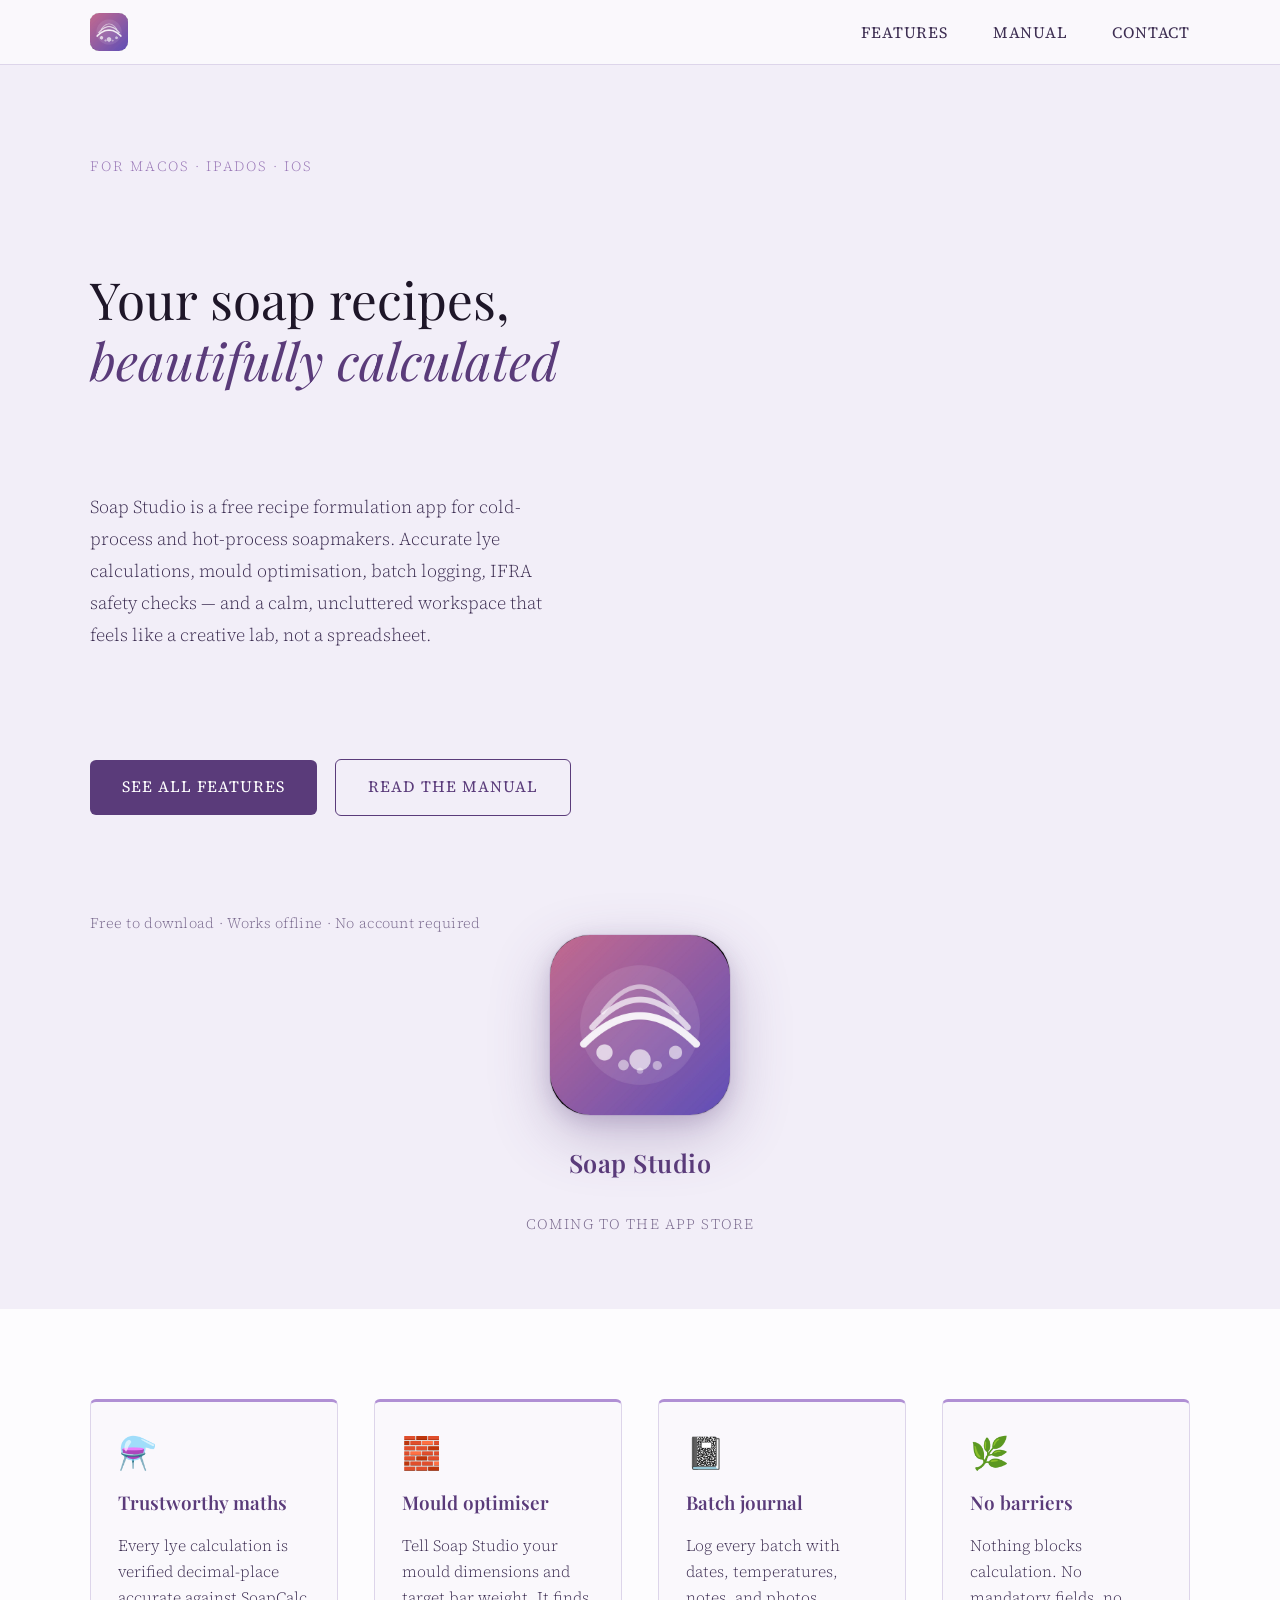
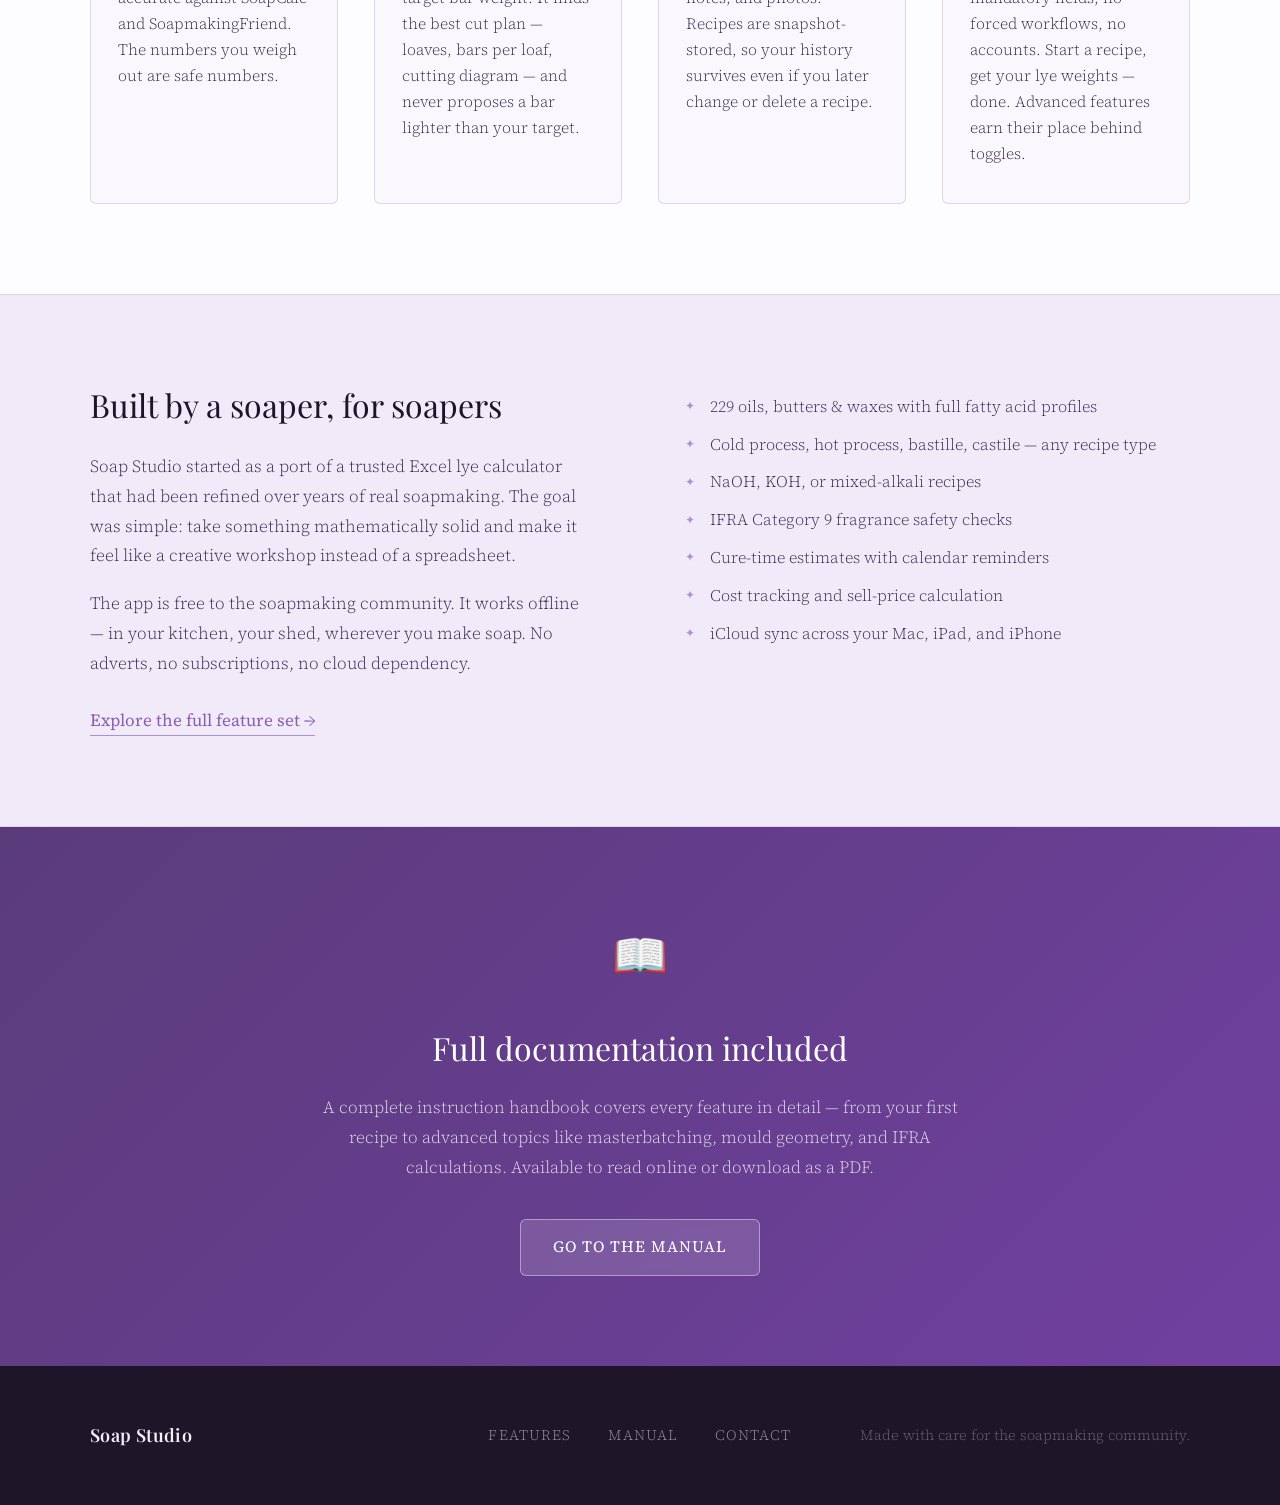
==== index.html @ 98020ee3 "Initial site" ====
<!DOCTYPE html>
<html lang="en">
<head>
  <meta charset="UTF-8">
  <meta name="viewport" content="width=device-width, initial-scale=1.0">
  <title>Soap Studio — Recipe App for Soapmakers</title>
  <link rel="stylesheet" href="css/style.css">
  <link rel="preconnect" href="https://fonts.googleapis.com">
  <link href="https://fonts.googleapis.com/css2?family=Playfair+Display:ital,wght@0,400;0,600;1,400&family=Source+Serif+4:ital,opsz,wght@0,8..60,300;0,8..60,400;1,8..60,300&display=swap" rel="stylesheet">
</head>
<body>

  <header class="site-header">
    <nav class="nav-inner">
      <a href="index.html" class="nav-logo">
        <img src="images/logo.png" alt="Soap Studio" class="logo-img" onerror="this.style.display='none'; this.nextElementSibling.style.display='inline'">
        <span class="logo-text-fallback">Soap Studio</span>
      </a>
      <ul class="nav-links">
        <li><a href="features.html">Features</a></li>
        <li><a href="manual.html">Manual</a></li>
        <li><a href="contact.html">Contact</a></li>
      </ul>
    </nav>
  </header>

  <main>

    <section class="hero">
      <div class="hero-texture"></div>
      <div class="hero-content">
        <p class="hero-eyebrow">For macOS · iPadOS · iOS</p>
        <h1 class="hero-title">Your soap recipes,<br><em>beautifully calculated</em></h1>
        <p class="hero-body">Soap Studio is a free recipe formulation app for cold-process and hot-process soapmakers. Accurate lye calculations, mould optimisation, batch logging, IFRA safety checks — and a calm, uncluttered workspace that feels like a creative lab, not a spreadsheet.</p>
        <div class="hero-cta">
          <a href="features.html" class="btn-primary">See all features</a>
          <a href="manual.html" class="btn-secondary">Read the manual</a>
        </div>
        <p class="hero-note">Free to download · Works offline · No account required</p>
      </div>
      <div class="hero-visual">
        <div class="app-mockup">
          <img src="images/logo.png" alt="Soap Studio app icon" class="hero-icon">
          <p class="hero-icon-label">Soap Studio</p>
          <p class="hero-icon-sub">Coming to the App Store</p>
        </div>
      </div>
    </section>

    <section class="pillars">
      <div class="pillars-inner">
        <div class="pillar">
          <div class="pillar-icon">⚗️</div>
          <h3>Trustworthy maths</h3>
          <p>Every lye calculation is verified decimal-place accurate against SoapCalc and SoapmakingFriend. The numbers you weigh out are safe numbers.</p>
        </div>
        <div class="pillar">
          <div class="pillar-icon">🧱</div>
          <h3>Mould optimiser</h3>
          <p>Tell Soap Studio your mould dimensions and target bar weight. It finds the best cut plan — loaves, bars per loaf, cutting diagram — and never proposes a bar lighter than your target.</p>
        </div>
        <div class="pillar">
          <div class="pillar-icon">📓</div>
          <h3>Batch journal</h3>
          <p>Log every batch with dates, temperatures, notes, and photos. Recipes are snapshot-stored, so your history survives even if you later change or delete a recipe.</p>
        </div>
        <div class="pillar">
          <div class="pillar-icon">🌿</div>
          <h3>No barriers</h3>
          <p>Nothing blocks calculation. No mandatory fields, no forced workflows, no accounts. Start a recipe, get your lye weights — done. Advanced features earn their place behind toggles.</p>
        </div>
      </div>
    </section>

    <section class="about-strip">
      <div class="about-inner">
        <div class="about-text">
          <h2>Built by a soaper, for soapers</h2>
          <p>Soap Studio started as a port of a trusted Excel lye calculator that had been refined over years of real soapmaking. The goal was simple: take something mathematically solid and make it feel like a creative workshop instead of a spreadsheet.</p>
          <p>The app is free to the soapmaking community. It works offline — in your kitchen, your shed, wherever you make soap. No adverts, no subscriptions, no cloud dependency.</p>
          <a href="features.html" class="btn-text">Explore the full feature set →</a>
        </div>
        <div class="about-qualities">
          <ul class="quality-list">
            <li>229 oils, butters &amp; waxes with full fatty acid profiles</li>
            <li>Cold process, hot process, bastille, castile — any recipe type</li>
            <li>NaOH, KOH, or mixed-alkali recipes</li>
            <li>IFRA Category 9 fragrance safety checks</li>
            <li>Cure-time estimates with calendar reminders</li>
            <li>Cost tracking and sell-price calculation</li>
            <li>iCloud sync across your Mac, iPad, and iPhone</li>
          </ul>
        </div>
      </div>
    </section>

    <section class="manual-teaser">
      <div class="manual-teaser-inner">
        <div class="manual-icon">📖</div>
        <h2>Full documentation included</h2>
        <p>A complete instruction handbook covers every feature in detail — from your first recipe to advanced topics like masterbatching, mould geometry, and IFRA calculations. Available to read online or download as a PDF.</p>
        <a href="manual.html" class="btn-primary">Go to the manual</a>
      </div>
    </section>

  </main>

  <footer class="site-footer">
    <div class="footer-inner">
      <p class="footer-name">Soap Studio</p>
      <nav class="footer-links">
        <a href="features.html">Features</a>
        <a href="manual.html">Manual</a>
        <a href="contact.html">Contact</a>
      </nav>
      <p class="footer-copy">Made with care for the soapmaking community.</p>
    </div>
  </footer>

</body>
</html>
---- css/style.css ----
/* ============================================================
   Soap Studio — soapstudio.app
   Palette drawn from the app icon: warm off-white base,
   violet/plum accents, soft lavender highlights.
   Typography: Playfair Display + Source Serif 4
   ============================================================ */

/* — Variables — */
:root {
  --cream:           #faf8fc;
  --parchment:       #f2eef8;
  --warm-white:      #fdfcfe;
  --plum:            #5a3b7a;
  --plum-light:      #7a5a9a;
  --plum-pale:       #ede6f7;
  --violet:          #8a5db0;
  --violet-light:    #b08fd4;
  --violet-pale:     #f0eaf9;
  --rose-purple:     #c47ab0;
  --mauve:           #9b7ab8;
  --ink:             #1e1628;
  --ink-mid:         #3d2e52;
  --ink-light:       #7a6a8e;
  --rule:            #ddd5ea;
  --font-display:    'Playfair Display', Georgia, serif;
  --font-body:       'Source Serif 4', Georgia, serif;
  --max-width:       1100px;
  --radius:          6px;
}

/* — Reset — */
*, *::before, *::after { box-sizing: border-box; margin: 0; padding: 0; }
html { font-size: 18px; scroll-behavior: smooth; }
body {
  font-family: var(--font-body);
  font-weight: 300;
  color: var(--ink);
  background: var(--warm-white);
  line-height: 1.7;
  -webkit-font-smoothing: antialiased;
}
img { max-width: 100%; display: block; }
a { color: inherit; text-decoration: none; }
ul { list-style: none; }

/* — Header & Nav — */
.site-header {
  position: sticky;
  top: 0;
  z-index: 100;
  background: rgba(250,248,252,0.96);
  backdrop-filter: blur(8px);
  border-bottom: 1px solid var(--rule);
  padding: 0 2rem;
}
.nav-inner {
  max-width: var(--max-width);
  margin: 0 auto;
  display: flex;
  align-items: center;
  justify-content: space-between;
  height: 64px;
}
.nav-logo {
  font-family: var(--font-display);
  font-size: 1.2rem;
  font-weight: 600;
  color: var(--plum);
  letter-spacing: 0.01em;
  display: flex;
  align-items: center;
  gap: 0.65rem;
}
.logo-img {
  height: 38px;
  width: 38px;
  border-radius: 9px;
  object-fit: cover;
}
.logo-text-fallback { display: none; }
.nav-links {
  display: flex;
  gap: 2.5rem;
  align-items: center;
}
.nav-links a {
  font-family: var(--font-body);
  font-size: 0.875rem;
  font-weight: 400;
  color: var(--ink-mid);
  letter-spacing: 0.05em;
  text-transform: uppercase;
  transition: color 0.2s;
  padding-bottom: 2px;
  border-bottom: 1px solid transparent;
}
.nav-links a:hover,
.nav-links a.active {
  color: var(--plum);
  border-bottom-color: var(--violet);
}

/* — Buttons — */
.btn-primary {
  display: inline-block;
  background: var(--plum);
  color: #fff;
  font-family: var(--font-body);
  font-size: 0.875rem;
  font-weight: 400;
  letter-spacing: 0.06em;
  text-transform: uppercase;
  padding: 0.8rem 1.8rem;
  border-radius: var(--radius);
  transition: background 0.2s, transform 0.15s;
}
.btn-primary:hover {
  background: var(--plum-light);
  transform: translateY(-1px);
}
.btn-secondary {
  display: inline-block;
  background: transparent;
  color: var(--plum);
  font-family: var(--font-body);
  font-size: 0.875rem;
  font-weight: 400;
  letter-spacing: 0.06em;
  text-transform: uppercase;
  padding: 0.8rem 1.8rem;
  border-radius: var(--radius);
  border: 1px solid var(--plum);
  transition: background 0.2s, color 0.2s;
}
.btn-secondary:hover {
  background: var(--plum);
  color: #fff;
}
.btn-text {
  color: var(--violet);
  font-weight: 400;
  font-size: 0.95rem;
  border-bottom: 1px solid var(--violet-light);
  transition: color 0.2s;
}
.btn-text:hover { color: var(--plum); }

/* — Hero — */
.hero {
  position: relative;
  background: var(--parchment);
  overflow: hidden;
  padding: 5rem 2rem 4rem;
}
.hero-texture {
  position: absolute;
  inset: 0;
  background-image:
    radial-gradient(ellipse at 75% 40%, rgba(138,93,176,0.12) 0%, transparent 55%),
    radial-gradient(ellipse at 15% 80%, rgba(196,122,176,0.09) 0%, transparent 50%),
    radial-gradient(ellipse at 50% 10%, rgba(90,59,122,0.06) 0%, transparent 40%);
  pointer-events: none;
}
.hero > * { position: relative; }
.hero-content {
  max-width: var(--max-width);
  margin: 0 auto;
  display: grid;
  grid-template-columns: 1fr 1fr;
  gap: 4rem;
  align-items: center;
}
.hero-eyebrow {
  grid-column: 1;
  font-size: 0.78rem;
  letter-spacing: 0.14em;
  text-transform: uppercase;
  color: var(--mauve);
  margin-bottom: 1rem;
}
.hero-title {
  grid-column: 1;
  font-family: var(--font-display);
  font-size: clamp(2.2rem, 4vw, 3.2rem);
  font-weight: 400;
  line-height: 1.2;
  color: var(--ink);
  margin-bottom: 1.5rem;
}
.hero-title em {
  font-style: italic;
  color: var(--plum);
}
.hero-body {
  grid-column: 1;
  font-size: 1rem;
  color: var(--ink-mid);
  line-height: 1.78;
  margin-bottom: 2rem;
  max-width: 480px;
}
.hero-cta {
  grid-column: 1;
  display: flex;
  gap: 1rem;
  align-items: center;
  flex-wrap: wrap;
  margin-bottom: 1.25rem;
}
.hero-note {
  grid-column: 1;
  font-size: 0.8rem;
  color: var(--ink-light);
  letter-spacing: 0.02em;
}
.hero-visual {
  grid-column: 2;
  grid-row: 1 / 6;
  display: flex;
  justify-content: center;
  align-items: center;
}

/* App icon display in hero */
.app-mockup {
  display: flex;
  flex-direction: column;
  align-items: center;
  gap: 1.5rem;
}
.hero-icon {
  width: 180px;
  height: 180px;
  border-radius: 40px;
  object-fit: cover;
  box-shadow:
    0 20px 60px rgba(90,59,122,0.30),
    0 6px 20px rgba(90,59,122,0.18),
    0 0 0 1px rgba(138,93,176,0.15);
}
.hero-icon-label {
  font-family: var(--font-display);
  font-size: 1.4rem;
  font-weight: 600;
  color: var(--plum);
  letter-spacing: 0.02em;
}
.hero-icon-sub {
  font-size: 0.8rem;
  color: var(--ink-light);
  letter-spacing: 0.08em;
  text-transform: uppercase;
  text-align: center;
}

/* — Pillars — */
.pillars {
  padding: 5rem 2rem;
  background: var(--warm-white);
}
.pillars-inner {
  max-width: var(--max-width);
  margin: 0 auto;
  display: grid;
  grid-template-columns: repeat(4, 1fr);
  gap: 2rem;
}
.pillar {
  padding: 2rem 1.5rem;
  background: var(--cream);
  border-radius: var(--radius);
  border: 1px solid var(--rule);
  border-top: 3px solid var(--violet-light);
}
.pillar-icon {
  font-size: 1.75rem;
  margin-bottom: 1rem;
  line-height: 1;
}
.pillar h3 {
  font-family: var(--font-display);
  font-size: 1.05rem;
  font-weight: 600;
  color: var(--plum);
  margin-bottom: 0.75rem;
}
.pillar p {
  font-size: 0.875rem;
  color: var(--ink-mid);
  line-height: 1.65;
}

/* — About strip — */
.about-strip {
  padding: 5rem 2rem;
  background: var(--violet-pale);
  border-top: 1px solid var(--rule);
  border-bottom: 1px solid var(--rule);
}
.about-inner {
  max-width: var(--max-width);
  margin: 0 auto;
  display: grid;
  grid-template-columns: 1fr 1fr;
  gap: 5rem;
  align-items: start;
}
.about-text h2 {
  font-family: var(--font-display);
  font-size: clamp(1.6rem, 2.5vw, 2.2rem);
  font-weight: 400;
  color: var(--ink);
  line-height: 1.25;
  margin-bottom: 1.5rem;
}
.about-text p {
  font-size: 0.95rem;
  color: var(--ink-mid);
  margin-bottom: 1rem;
  line-height: 1.75;
}
.about-text .btn-text { margin-top: 0.5rem; display: inline-block; }
.quality-list {
  display: flex;
  flex-direction: column;
  gap: 0.75rem;
  padding-top: 0.5rem;
}
.quality-list li {
  font-size: 0.9rem;
  color: var(--ink-mid);
  padding-left: 1.4rem;
  position: relative;
  line-height: 1.5;
}
.quality-list li::before {
  content: '✦';
  position: absolute;
  left: 0;
  color: var(--violet-light);
  font-size: 0.65rem;
  top: 0.38em;
}

/* — Manual teaser — */
.manual-teaser {
  padding: 5rem 2rem;
  background: linear-gradient(135deg, var(--plum) 0%, #7040a0 100%);
}
.manual-teaser-inner {
  max-width: 640px;
  margin: 0 auto;
  text-align: center;
}
.manual-icon {
  font-size: 2.5rem;
  margin-bottom: 1.5rem;
}
.manual-teaser h2 {
  font-family: var(--font-display);
  font-size: clamp(1.6rem, 2.5vw, 2rem);
  font-weight: 400;
  color: #fff;
  margin-bottom: 1rem;
}
.manual-teaser p {
  font-size: 0.95rem;
  color: rgba(255,255,255,0.8);
  margin-bottom: 2rem;
  line-height: 1.75;
}
.manual-teaser .btn-primary {
  background: rgba(255,255,255,0.15);
  border: 1px solid rgba(255,255,255,0.4);
  color: #fff;
  backdrop-filter: blur(4px);
}
.manual-teaser .btn-primary:hover {
  background: rgba(255,255,255,0.25);
}

/* — Page hero (inner pages) — */
.page-hero {
  background: var(--parchment);
  padding: 4rem 2rem 3rem;
  border-bottom: 1px solid var(--rule);
  position: relative;
  overflow: hidden;
}
.page-hero::before {
  content: '';
  position: absolute;
  inset: 0;
  background: radial-gradient(ellipse at 80% 50%, rgba(138,93,176,0.08) 0%, transparent 60%);
  pointer-events: none;
}
.page-hero-inner {
  max-width: var(--max-width);
  margin: 0 auto;
  position: relative;
}
.page-hero h1 {
  font-family: var(--font-display);
  font-size: clamp(2rem, 3.5vw, 2.8rem);
  font-weight: 400;
  color: var(--ink);
  margin-bottom: 0.75rem;
}
.page-hero-sub {
  font-size: 1rem;
  color: var(--ink-mid);
  max-width: 560px;
}

/* — Features page — */
.features-body { padding: 4rem 2rem 6rem; }
.features-inner {
  max-width: var(--max-width);
  margin: 0 auto;
  display: flex;
  flex-direction: column;
}
.feature-block {
  padding: 3.5rem 0;
  border-bottom: 1px solid var(--rule);
  max-width: 720px;
}
.feature-block:last-child { border-bottom: none; }
.feature-label {
  font-size: 0.75rem;
  letter-spacing: 0.12em;
  text-transform: uppercase;
  color: var(--mauve);
  margin-bottom: 0.75rem;
  font-weight: 400;
}
.feature-block h2 {
  font-family: var(--font-display);
  font-size: 1.6rem;
  font-weight: 400;
  color: var(--ink);
  margin-bottom: 1rem;
}
.feature-block p {
  font-size: 0.95rem;
  color: var(--ink-mid);
  line-height: 1.75;
  margin-bottom: 1.25rem;
}
.feature-list {
  display: flex;
  flex-direction: column;
  gap: 0.5rem;
}
.feature-list li {
  font-size: 0.9rem;
  color: var(--ink-mid);
  padding-left: 1.4rem;
  position: relative;
  line-height: 1.55;
}
.feature-list li::before {
  content: '–';
  position: absolute;
  left: 0;
  color: var(--violet-light);
}

/* — Manual page — */
.manual-body { padding: 4rem 2rem 6rem; }
.manual-inner {
  max-width: 720px;
  margin: 0 auto;
}
.manual-download-card {
  display: flex;
  align-items: center;
  gap: 1.5rem;
  background: var(--plum-pale);
  border: 1px solid var(--rule);
  border-left: 4px solid var(--violet);
  border-radius: var(--radius);
  padding: 1.75rem 2rem;
  margin-bottom: 1.5rem;
  flex-wrap: wrap;
}
.download-icon { font-size: 2rem; flex-shrink: 0; }
.download-text { flex: 1; min-width: 200px; }
.download-text h3 {
  font-family: var(--font-display);
  font-size: 1.1rem;
  font-weight: 600;
  color: var(--ink);
  margin-bottom: 0.25rem;
}
.download-text p {
  font-size: 0.875rem;
  color: var(--ink-mid);
}
.manual-note {
  font-size: 0.85rem;
  color: var(--ink-light);
  font-style: italic;
  margin-bottom: 3rem;
  padding-left: 1rem;
  border-left: 2px solid var(--rule);
}
.manual-toc h2 {
  font-family: var(--font-display);
  font-size: 1.5rem;
  font-weight: 400;
  color: var(--ink);
  margin-bottom: 2rem;
  padding-bottom: 0.75rem;
  border-bottom: 1px solid var(--rule);
}
.toc-section {
  display: flex;
  gap: 1.5rem;
  padding: 1.75rem 0;
  border-bottom: 1px solid var(--rule);
  align-items: start;
}
.toc-num {
  font-family: var(--font-display);
  font-size: 1.5rem;
  font-weight: 400;
  color: var(--rule);
  width: 2rem;
  flex-shrink: 0;
  line-height: 1;
  padding-top: 0.15rem;
}
.toc-body h3 {
  font-family: var(--font-display);
  font-size: 1.05rem;
  font-weight: 600;
  color: var(--plum);
  margin-bottom: 0.75rem;
}
.toc-body ul {
  display: flex;
  flex-direction: column;
  gap: 0.35rem;
}
.toc-body ul li {
  font-size: 0.875rem;
  color: var(--ink-mid);
  padding-left: 1rem;
  position: relative;
}
.toc-body ul li::before {
  content: '·';
  position: absolute;
  left: 0;
  color: var(--violet-light);
}

/* — Contact page — */
.contact-body { padding: 4rem 2rem 6rem; }
.contact-inner {
  max-width: 680px;
  margin: 0 auto;
  display: flex;
  flex-direction: column;
  gap: 2.5rem;
}
.contact-card {
  padding: 2.5rem;
  background: var(--cream);
  border: 1px solid var(--rule);
  border-radius: var(--radius);
}
.contact-card h2 {
  font-family: var(--font-display);
  font-size: 1.25rem;
  font-weight: 600;
  color: var(--plum);
  margin-bottom: 1rem;
}
.contact-card p {
  font-size: 0.95rem;
  color: var(--ink-mid);
  margin-bottom: 0.75rem;
  line-height: 1.7;
}
.contact-card p:last-child { margin-bottom: 0; }
.contact-email {
  font-family: var(--font-display);
  font-size: 1.15rem !important;
  font-style: italic;
}
.contact-email a {
  color: var(--violet);
  border-bottom: 1px solid var(--violet-light);
  transition: color 0.2s;
}
.contact-email a:hover { color: var(--plum); }
.contact-card .feature-list { margin-top: 0.75rem; }

/* — Footer — */
.site-footer {
  background: var(--ink);
  padding: 3rem 2rem;
}
.footer-inner {
  max-width: var(--max-width);
  margin: 0 auto;
  display: flex;
  align-items: center;
  gap: 2.5rem;
  flex-wrap: wrap;
}
.footer-name {
  font-family: var(--font-display);
  font-size: 1rem;
  font-weight: 600;
  color: var(--parchment);
  letter-spacing: 0.02em;
  flex: 1;
}
.footer-links {
  display: flex;
  gap: 2rem;
}
.footer-links a {
  font-size: 0.8rem;
  letter-spacing: 0.08em;
  text-transform: uppercase;
  color: rgba(242,238,248,0.55);
  transition: color 0.2s;
}
.footer-links a:hover { color: var(--parchment); }
.footer-copy {
  font-size: 0.8rem;
  color: rgba(242,238,248,0.35);
  flex: 1;
  text-align: right;
}

/* — Responsive — */
@media (max-width: 900px) {
  .hero-content { grid-template-columns: 1fr; gap: 3rem; }
  .hero-visual { grid-column: 1; grid-row: auto; justify-content: flex-start; }
  .hero-eyebrow, .hero-title, .hero-body, .hero-cta, .hero-note { grid-column: 1; }
  .pillars-inner { grid-template-columns: repeat(2, 1fr); }
  .about-inner { grid-template-columns: 1fr; gap: 2.5rem; }
}
@media (max-width: 600px) {
  html { font-size: 16px; }
  .pillars-inner { grid-template-columns: 1fr; }
  .nav-links { gap: 1.5rem; }
  .footer-inner { flex-direction: column; align-items: flex-start; gap: 1rem; }
  .footer-copy { text-align: left; }
  .manual-download-card { flex-direction: column; align-items: flex-start; }
}
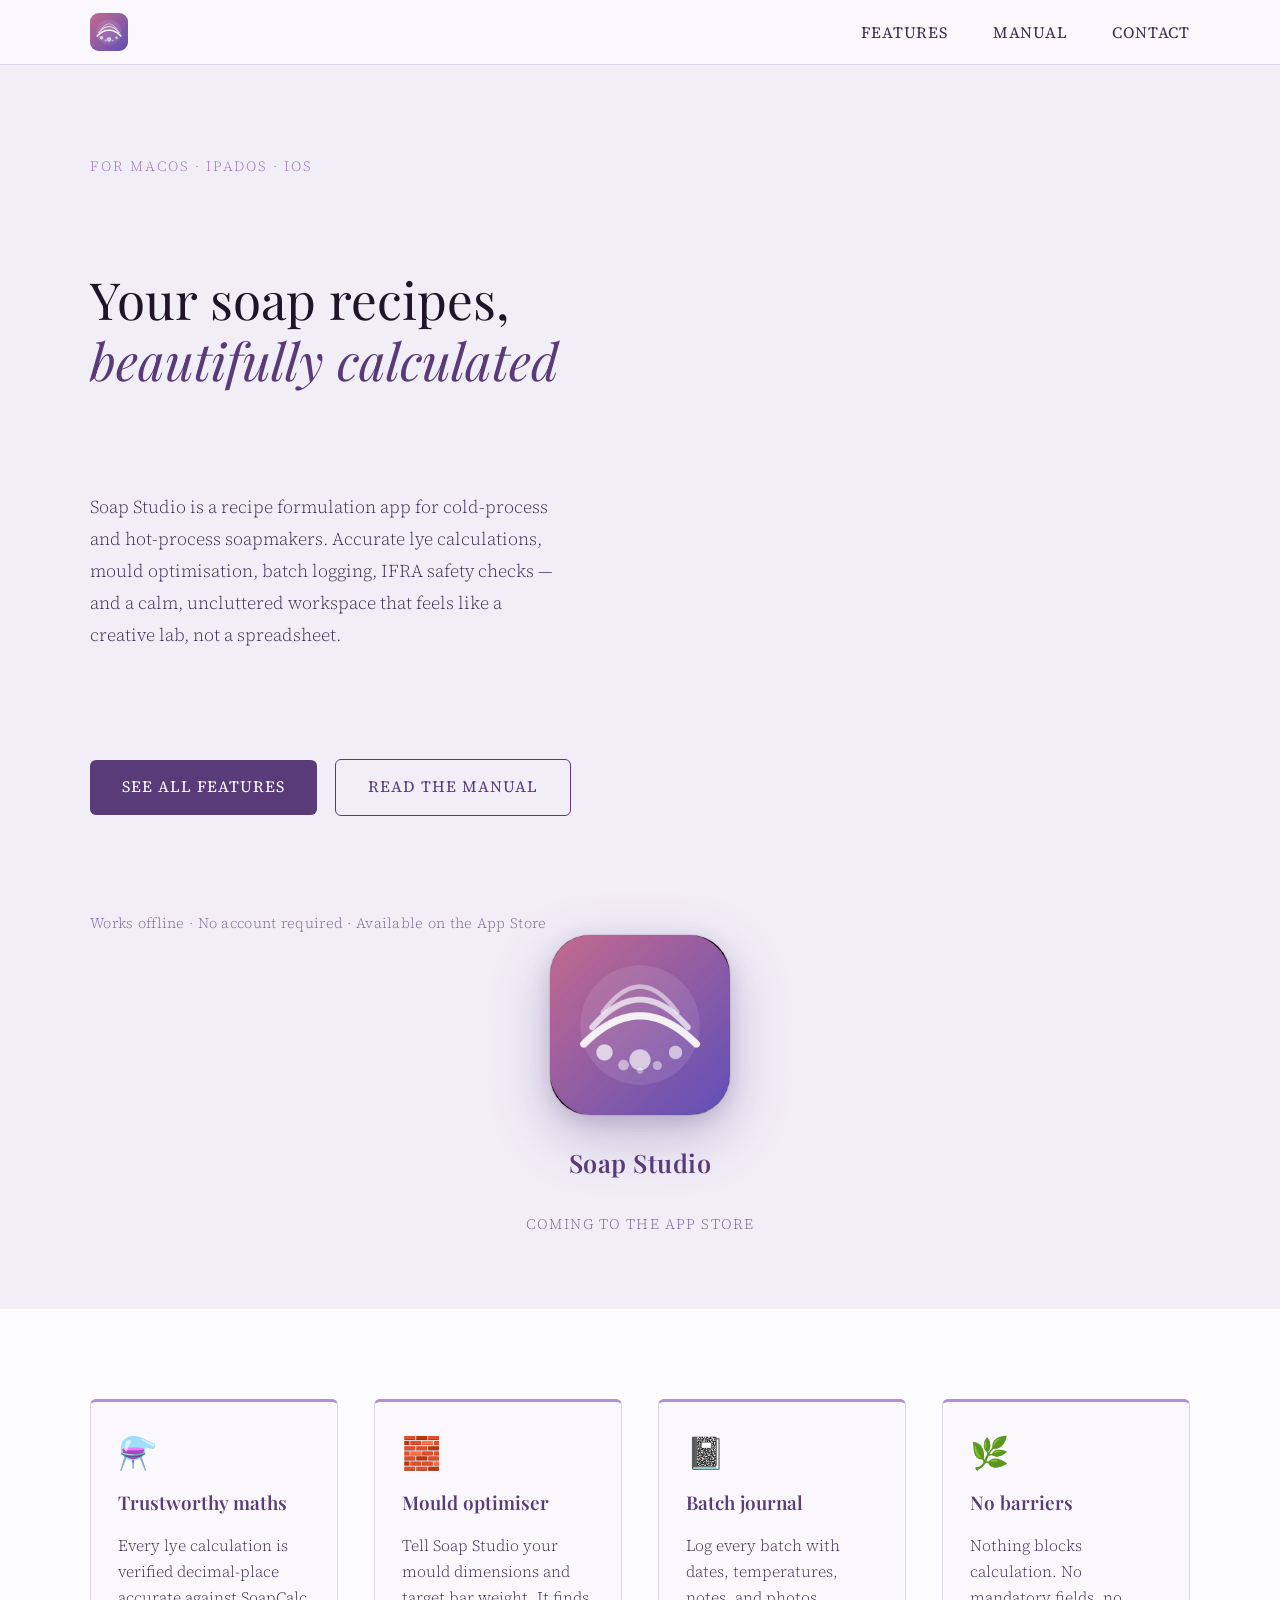
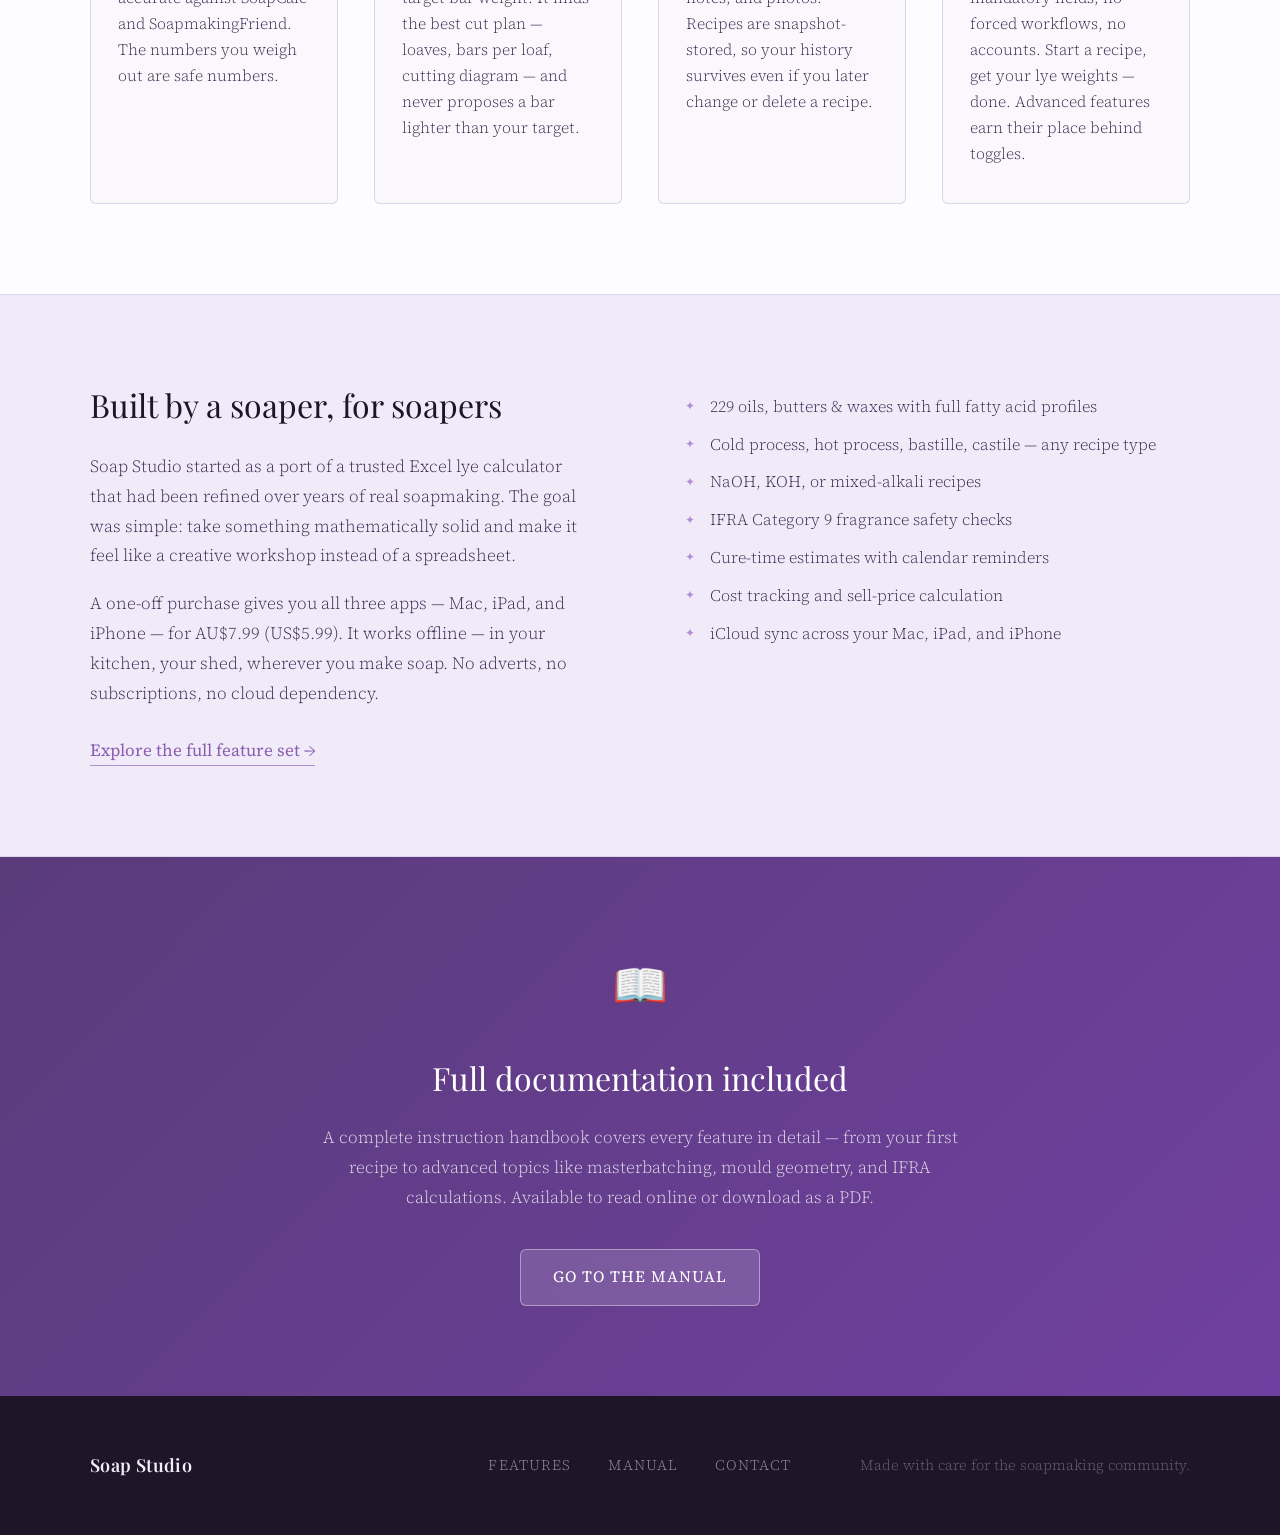
==== commit 909cef64: "Correct pricing — not free" ====
--- a/index.html
+++ b/index.html
@@ -31,12 +31,12 @@
       <div class="hero-content">
         <p class="hero-eyebrow">For macOS · iPadOS · iOS</p>
         <h1 class="hero-title">Your soap recipes,<br><em>beautifully calculated</em></h1>
-        <p class="hero-body">Soap Studio is a free recipe formulation app for cold-process and hot-process soapmakers. Accurate lye calculations, mould optimisation, batch logging, IFRA safety checks — and a calm, uncluttered workspace that feels like a creative lab, not a spreadsheet.</p>
+        <p class="hero-body">Soap Studio is a recipe formulation app for cold-process and hot-process soapmakers. Accurate lye calculations, mould optimisation, batch logging, IFRA safety checks — and a calm, uncluttered workspace that feels like a creative lab, not a spreadsheet.</p>
         <div class="hero-cta">
           <a href="features.html" class="btn-primary">See all features</a>
           <a href="manual.html" class="btn-secondary">Read the manual</a>
         </div>
-        <p class="hero-note">Free to download · Works offline · No account required</p>
+        <p class="hero-note">Works offline · No account required · Available on the App Store</p>
       </div>
       <div class="hero-visual">
         <div class="app-mockup">
@@ -77,7 +77,7 @@
         <div class="about-text">
           <h2>Built by a soaper, for soapers</h2>
           <p>Soap Studio started as a port of a trusted Excel lye calculator that had been refined over years of real soapmaking. The goal was simple: take something mathematically solid and make it feel like a creative workshop instead of a spreadsheet.</p>
-          <p>The app is free to the soapmaking community. It works offline — in your kitchen, your shed, wherever you make soap. No adverts, no subscriptions, no cloud dependency.</p>
+          <p>A one-off purchase gives you all three apps — Mac, iPad, and iPhone — for AU$7.99 (US$5.99). It works offline — in your kitchen, your shed, wherever you make soap. No adverts, no subscriptions, no cloud dependency.</p>
           <a href="features.html" class="btn-text">Explore the full feature set →</a>
         </div>
         <div class="about-qualities">
